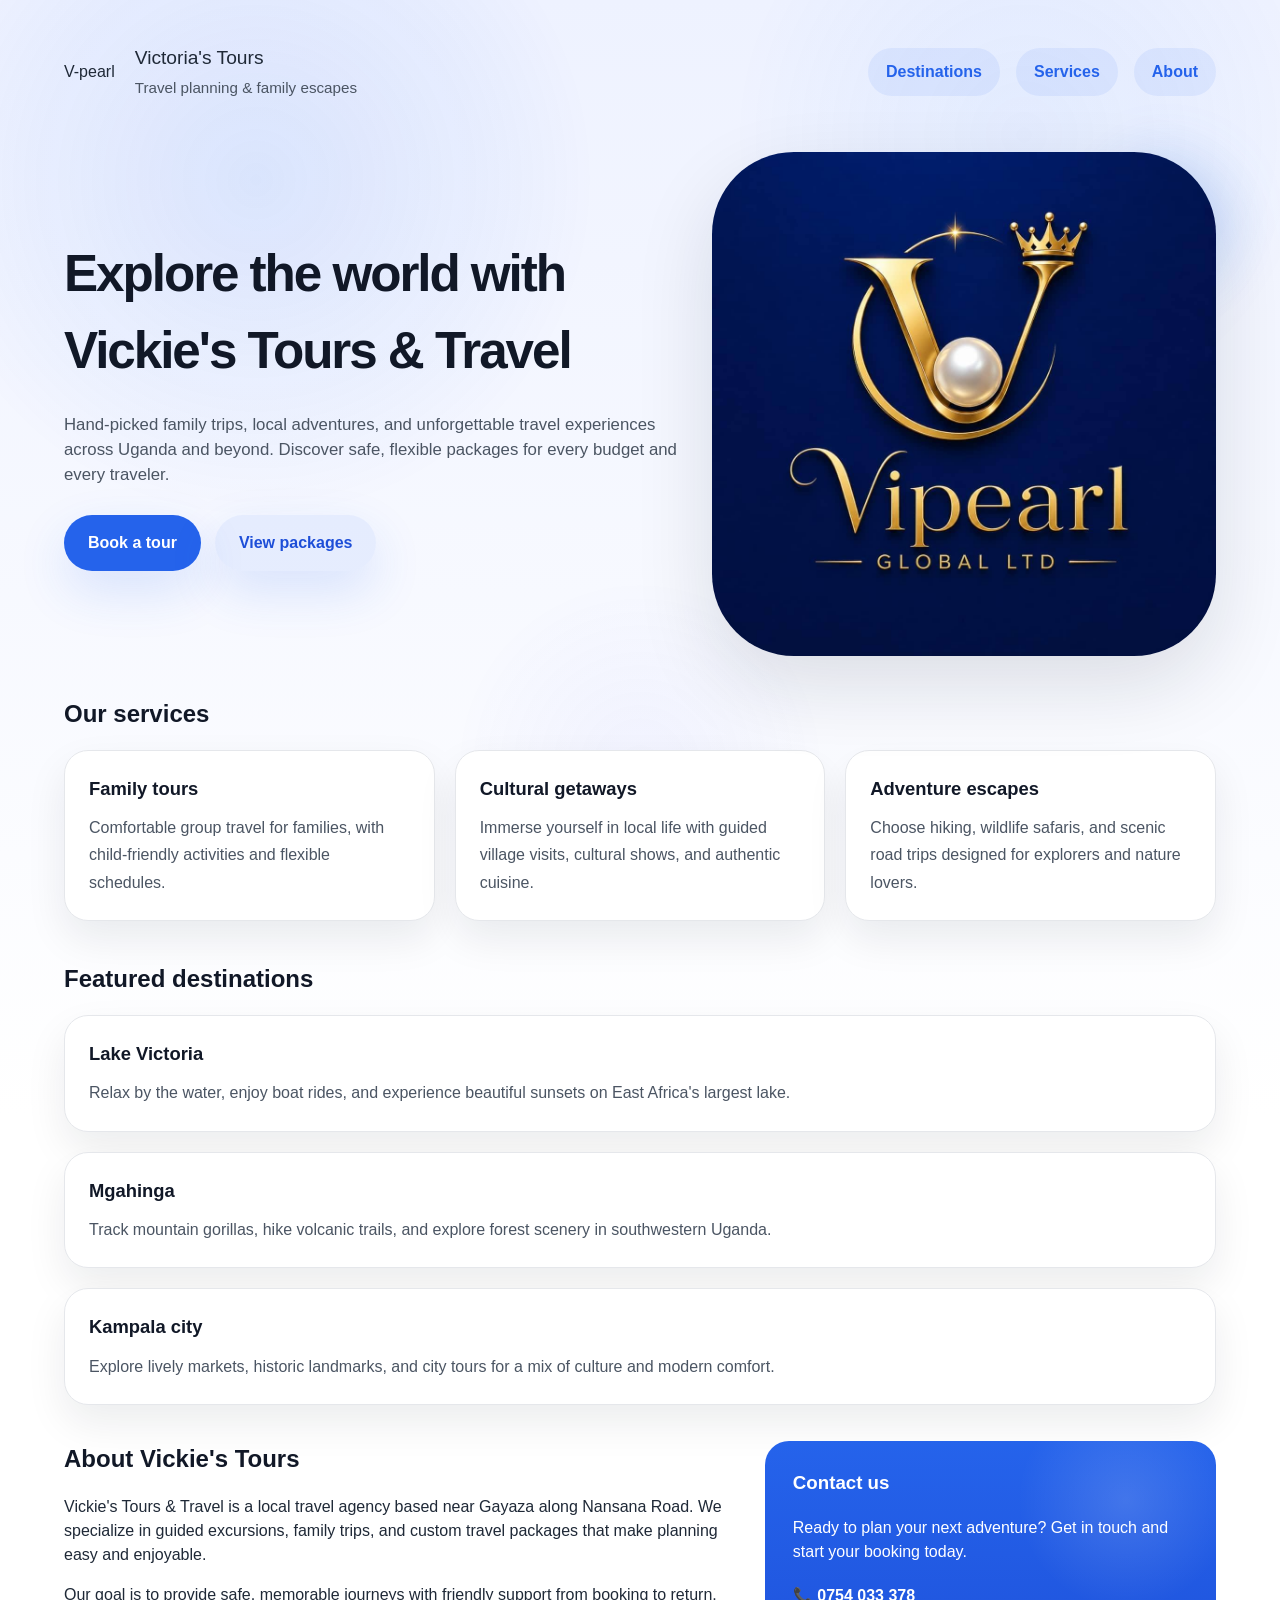
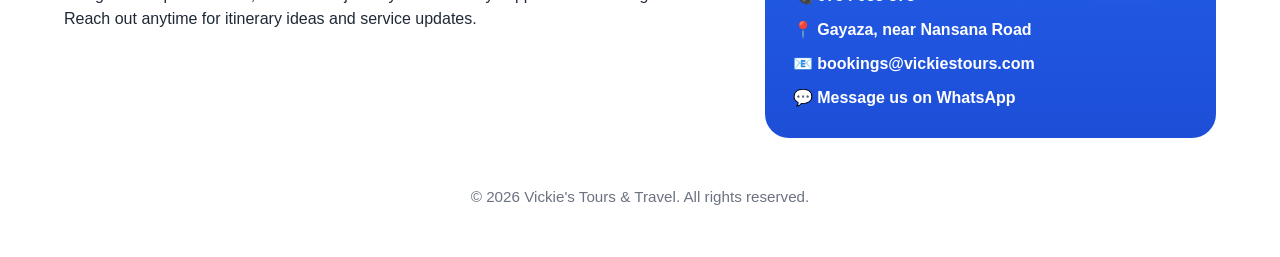
==== projects/vickey/index.html @ 3fa465b4 "Changed Victorias whatsapp number" ====
<!DOCTYPE html>
<html lang="en">
<head>
  <meta charset="UTF-8" />
  <meta name="viewport" content="width=device-width, initial-scale=1.0" />
  <title>V-pearl</title>

  <!-- Global page styles -->
<link rel="stylesheet" href="style sheet.css">
</head>
<body>
  <div class="page">
    <header class="site-header">
      <div class="brand">
        <div class="brand-logo">V-pearl</div>
        <div>
          <p class="brand-title">Victoria's Tours</p>
          <p class="brand-subtitle">Travel planning & family escapes</p>
        </div>
      </div>

      <nav class="nav-links" aria-label="Primary navigation">
        <a href="#destinations">Destinations</a>
        <a href="#services">Services</a>
        <a href="#about">About</a>
      </nav>
    </header>

    <section class="hero">
      <div class="hero-copy">
        <h1>Explore the world with Vickie's Tours & Travel</h1>
        <p>Hand-picked family trips, local adventures, and unforgettable travel experiences across Uganda and beyond. Discover safe, flexible packages for every budget and every traveler.</p>

        <div class="hero-actions">
          <a class="button-primary" href="#contact">Book a tour</a>
          <a class="button-secondary" href="#destinations">View packages</a>
        </div>
      </div>

      <div class="hero-image">
        <img src="Vicky logo. (VP).jpeg" alt="Beautiful travel destination" />
      </div>
    </section>

    <section id="services" style="margin-top: 40px;">
      <h2 class="section-title">Our services</h2>
      <div class="feature-grid">
        <article class="feature-card">
          <h3>Family tours</h3>
          <p>Comfortable group travel for families, with child-friendly activities and flexible schedules.</p>
        </article>
        <article class="feature-card">
          <h3>Cultural getaways</h3>
          <p>Immerse yourself in local life with guided village visits, cultural shows, and authentic cuisine.</p>
        </article>
        <article class="feature-card">
          <h3>Adventure escapes</h3>
          <p>Choose hiking, wildlife safaris, and scenic road trips designed for explorers and nature lovers.</p>
        </article>
      </div>
    </section>

    <section id="destinations" style="margin-top: 40px;">
      <h2 class="section-title">Featured destinations</h2>
      <div class="cards-grid">
        <div class="info-card">
          <h3>Lake Victoria</h3>
          <p>Relax by the water, enjoy boat rides, and experience beautiful sunsets on East Africa's largest lake.</p>
        </div>
        <div class="info-card">
          <h3>Mgahinga</h3>
          <p>Track mountain gorillas, hike volcanic trails, and explore forest scenery in southwestern Uganda.</p>
        </div>
        <div class="info-card">
          <h3>Kampala city</h3>
          <p>Explore lively markets, historic landmarks, and city tours for a mix of culture and modern comfort.</p>
        </div>
      </div>
    </section>

    <section id="about" class="info-section">
      <div>
        <h2 class="section-title">About Vickie's Tours</h2>
        <p>Vickie's Tours & Travel is a local travel agency based near Gayaza along Nansana Road. We specialize in guided excursions, family trips, and custom travel packages that make planning easy and enjoyable.</p>
        <p>Our goal is to provide safe, memorable journeys with friendly support from booking to return. Reach out anytime for itinerary ideas and service updates.</p>
      </div>

      <aside id="contact" class="contact-card">
        <h3>Contact us</h3>
        <p>Ready to plan your next adventure? Get in touch and start your booking today.</p>
        <div class="contact-details">
          <a href="tel:+256754033378">📞 0754 033 378</a>
          <a href="https://www.google.com/maps/search/?api=1&query=Gayaza%2C%20Uganda" target="_blank" rel="noreferrer">📍 Gayaza, near Nansana Road</a>
          <a href="mailto:bookings@vickiestours.com">📧 bookings@vickiestours.com</a>
          <a href="https://wa.me/256754033378" target="_blank" rel="noreferrer">💬 Message us on WhatsApp</a>
        </div>
      </aside>
    </section>

    <footer class="footer">
      © 2026 Vickie's Tours & Travel. All rights reserved.
    </footer>
  </div>
</body>
</html>
---- projects/vickey/style sheet.css ----
:root {
      color-scheme: light;
      font-family: "Segoe UI", Tahoma, Geneva, Verdana, sans-serif;
      line-height: 1.5;
      color: #1f2937;
      background: #f8fafc;
      --accent: #2563eb;
      --accent-soft: #dbeafe;
      --card-shadow: 0 18px 40px rgba(15, 23, 42, 0.08);
      --button-shadow: 0 20px 50px rgba(37, 99, 235, 0.15);
    }

    * {
      box-sizing: border-box;
    }

    body {
      margin: 0;
      min-height: 100vh;
      background: linear-gradient(180deg, #eef2ff 0%, #ffffff 60%);
      overflow-x: hidden;
    }

    body::before {
      content: "";
      position: fixed;
      inset: 0;
      background: radial-gradient(circle at 20% 20%, rgba(37, 99, 235, 0.12), transparent 28%),
                  radial-gradient(circle at 80% 15%, rgba(59, 130, 246, 0.08), transparent 24%),
                  radial-gradient(circle at 50% 85%, rgba(99, 102, 241, 0.06), transparent 20%);
      pointer-events: none;
      opacity: 0.92;
    }

    a {
      color: inherit;
      text-decoration: none;
    }

    img {
      max-width: 100%;
      display: block;
    }

    .page {
      width: min(1200px, 100%);
      margin: 0 auto;
      padding: 24px;
      position: relative;
      z-index: 1;
    }

    header.site-header {
      display: flex;
      align-items: center;
      justify-content: space-between;
      gap: 24px;
      padding: 20px 0;
      position: relative;
    }

    .brand {
      display: flex;
      align-items: center;
      gap: 20px;
    }

   

    .brand-title {
      margin: 0;
      font-size: 1.2rem;
    }

    .brand-subtitle {
      margin: 4px 0 0;
      font-size: 0.95rem;
      color: #4b5563;
    }

    .nav-links {
      display: flex;
      gap: 16px;
      flex-wrap: wrap;
      justify-content: flex-end;
    }

    .nav-links a {
      padding: 12px 18px;
      border-radius: 999px;
      background: rgba(37, 99, 235, 0.08);
      color: var(--accent);
      font-weight: 600;
      transition: transform 0.2s ease, background-color 0.2s ease;
    }

    .nav-links a:hover {
      transform: translateY(-2px);
      background: rgba(37, 99, 235, 0.16);
    }

    .hero {
      display: grid;
      grid-template-columns: minmax(0, 1.1fr) minmax(280px, 0.9fr);
      gap: 32px;
      align-items: center;
      margin-top: 32px;
      position: relative;
    }

    .hero::before {
      content: "";
      position: absolute;
      top: -40px;
      right: -60px;
      width: 220px;
      height: 220px;
      background: radial-gradient(circle, rgba(59, 130, 246, 0.35), transparent 55%);
      filter: blur(24px);
      animation: drift 12s ease-in-out infinite;
      z-index: 0;
    }

    .hero-copy {
      position: relative;
      z-index: 1;
    }

    .hero-copy h1 {
      margin: 0;
      font-size: clamp(2.5rem, 4vw, 4.25rem);
      letter-spacing: -0.04em;
      color: #111827;
    }

    .hero-copy p {
      margin: 22px 0 0;
      max-width: 620px;
      color: #4b5563;
      font-size: 1.05rem;
    }

    .hero-actions {
      margin-top: 28px;
      display: flex;
      flex-wrap: wrap;
      gap: 14px;
    }

    .button-primary,
    .button-secondary {
      border: none;
      border-radius: 999px;
      padding: 16px 24px;
      font-size: 1rem;
      font-weight: 700;
      cursor: pointer;
      display: inline-flex;
      align-items: center;
      justify-content: center;
      transition: transform 0.2s ease, box-shadow 0.2s ease, background-color 0.2s ease;
      box-shadow: var(--button-shadow);
    }

    .button-primary:focus-visible,
    .button-secondary:focus-visible,
    .nav-links a:focus-visible,
    .contact-details a:focus-visible {
      outline: 3px solid #f59e0b;
      outline-offset: 3px;
    }

    .button-primary:hover,
    .button-secondary:hover {
      transform: translateY(-2px);
    }

    .button-primary {
      background: var(--accent);
      color: #fff;
    }

    .button-secondary {
      background: rgba(37, 99, 235, 0.08);
      color: #1d4ed8;
    }

    .hero-image {
      border-radius: 82px;
      overflow: hidden;
      box-shadow: 0 30px 80px rgba(15, 23, 42, 0.12);
      position: relative;
      z-index: 1;
    }

    .hero-image img {
      width: 100%;
      height: auto;
      display: block;
      animation: float 5s ease-in-out infinite;
      transition: transform 0.4s ease;
    }

    .hero-image:hover img {
      transform: scale(1.02) translateY(-6px);
    }

    .section-title {
      margin: 0 0 18px;
      font-size: 1.5rem;
      color: #111827;
    }

    .feature-grid,
    .cards-grid {
      display: grid;
      gap: 20px;
    }

    .feature-grid {
      grid-template-columns: repeat(3, minmax(0, 1fr));
    }

    .feature-card,
    .info-card {
      padding: 24px;
      border-radius: 24px;
      background: #ffffff;
      border: 1px solid #e5e7eb;
      box-shadow: var(--card-shadow);
      transition: transform 0.25s ease, box-shadow 0.25s ease, border-color 0.25s ease;
    }

    .feature-card:hover,
    .info-card:hover {
      transform: translateY(-8px);
      box-shadow: 0 26px 60px rgba(15, 23, 42, 0.16);
      border-color: rgba(37, 99, 235, 0.16);
    }

    .feature-card h3,
    .info-card h3 {
      margin: 0 0 12px;
      font-size: 1.15rem;
      color: #111827;
    }

    .feature-card p,
    .info-card p {
      margin: 0;
      color: #4b5563;
      line-height: 1.7;
    }

    .info-section {
      display: grid;
      grid-template-columns: 1.2fr 0.8fr;
      gap: 24px;
      margin-top: 36px;
    }

    .contact-card {
      background: linear-gradient(180deg, #2563eb 0%, #1d4ed8 100%);
      color: #fff;
      padding: 28px;
      border-radius: 24px;
      position: relative;
      overflow: hidden;
    }

    .contact-card::before {
      content: "";
      position: absolute;
      inset: 0;
      background: radial-gradient(circle at 80% 20%, rgba(255, 255, 255, 0.2), transparent 25%);
      opacity: 0.7;
      pointer-events: none;
    }

    .contact-card h3 {
      margin-top: 0;
      position: relative;
      z-index: 1;
    }

    .contact-card p,
    .contact-details {
      position: relative;
      z-index: 1;
    }

    .contact-details {
      margin: 20px 0 0;
      display: grid;
      gap: 10px;
    }

    .contact-details span {
      display: inline-flex;
      gap: 10px;
      align-items: center;
      font-weight: 600;
    }

    .contact-details a {
      display: inline-flex;
      gap: 10px;
      align-items: center;
      font-weight: 600;
    }

    .contact-details a:hover {
      text-decoration: underline;
    }

    .footer {
      margin: 48px 0 24px;
      text-align: center;
      color: #6b7280;
      font-size: 0.95rem;
    }

    @media (max-width: 860px) {
      header.site-header,
      .hero,
      .info-section {
        grid-template-columns: 1fr;
      }

      .nav-links {
        justify-content: center;
      }
    }

    @media (max-width: 680px) {
      .feature-grid {
        grid-template-columns: 1fr;
      }

      .hero-copy h1 {
        font-size: 2.5rem;
      }

      .hero-actions {
        flex-direction: column;
        align-items: stretch;
      }
    }

    @keyframes float {
      0%, 100% { transform: translateY(0); }
      50% { transform: translateY(-14px); }
    }

    @keyframes drift {
      0%, 100% { transform: translate(0, 0); }
      50% { transform: translate(-18px, 18px); }
    }
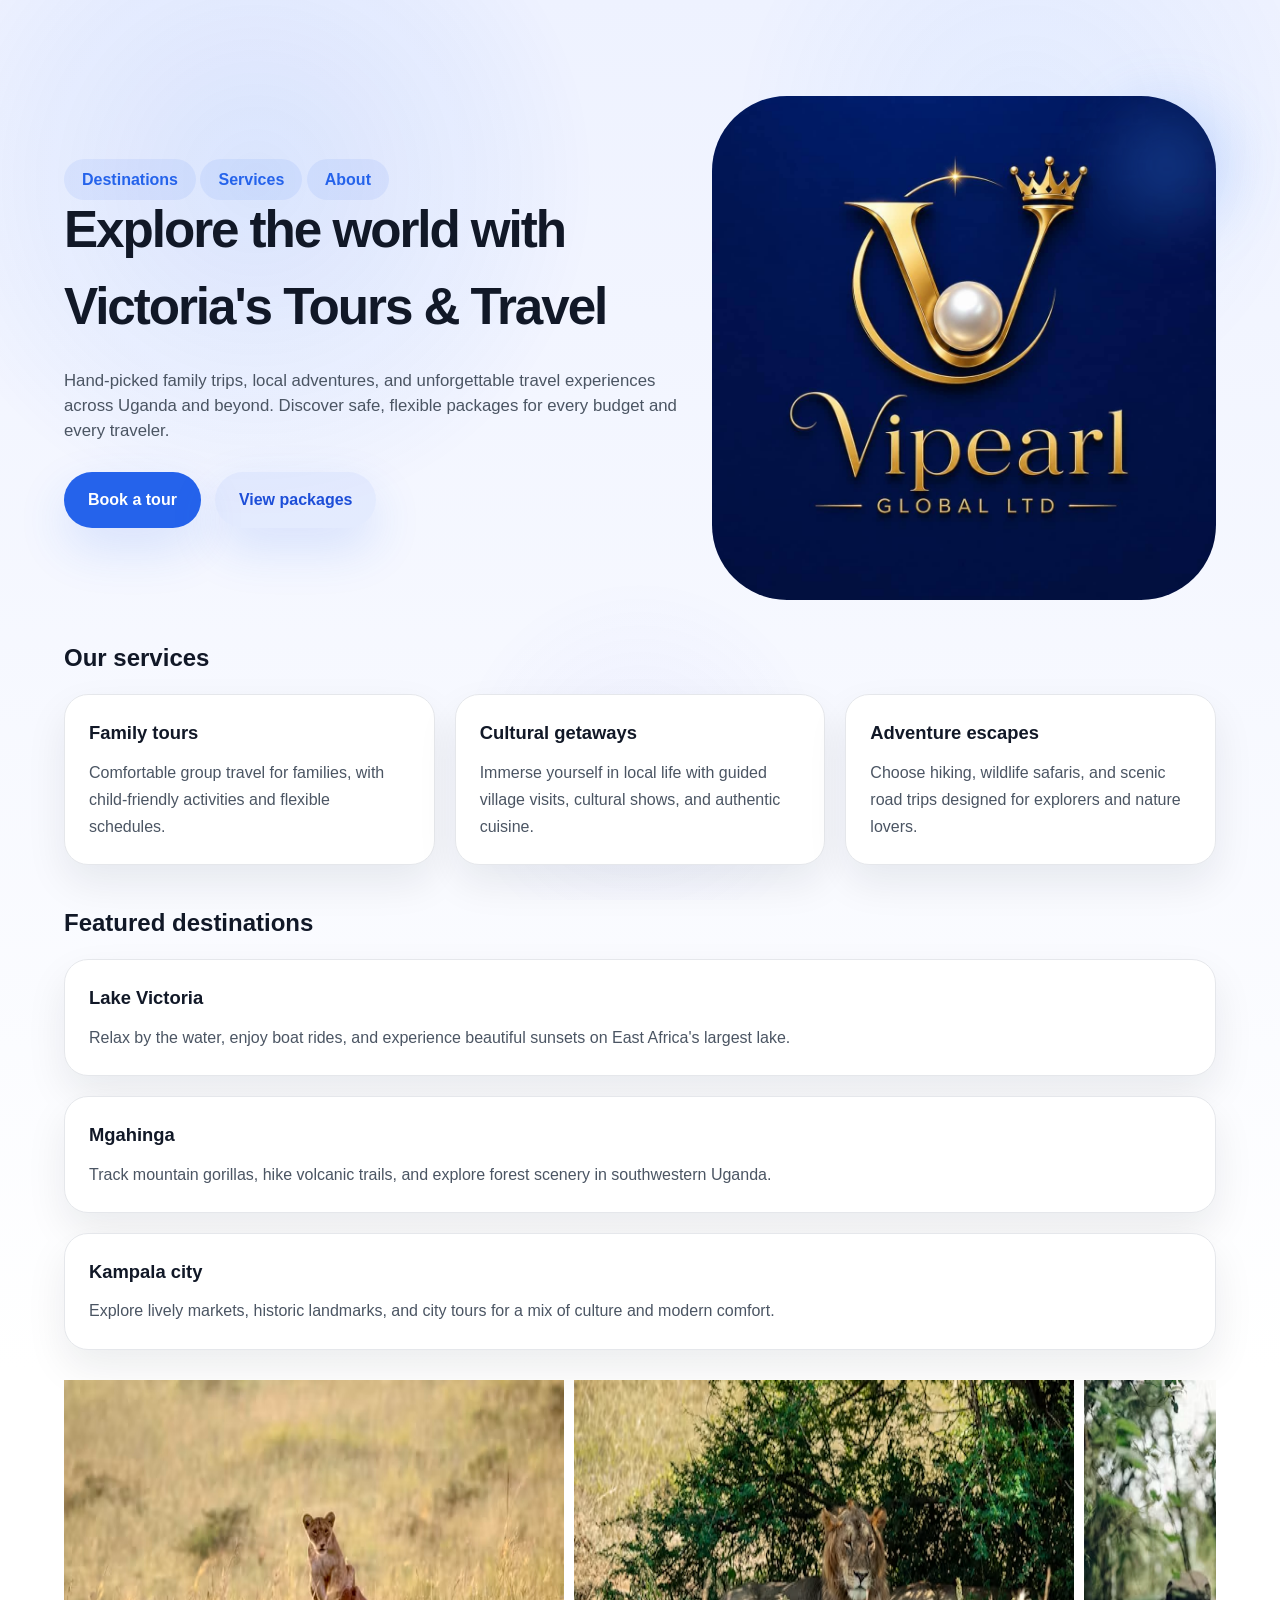
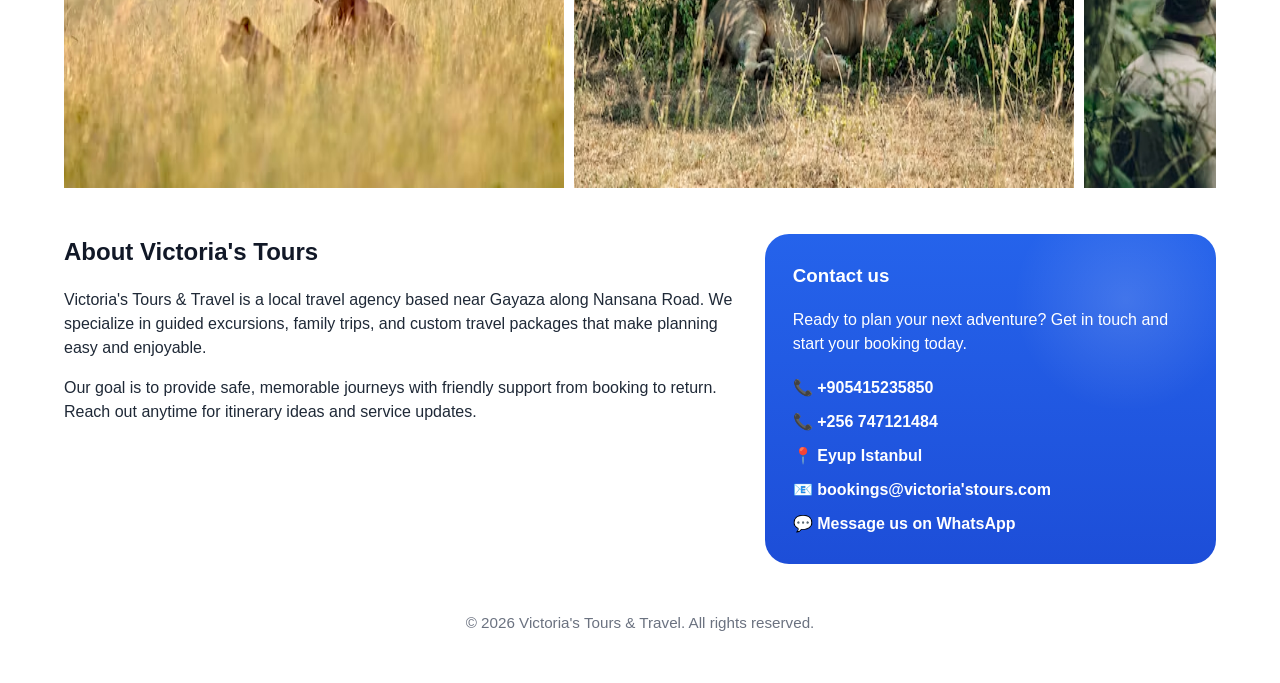
==== commit c9baac07: "Added images and changed the contact information" ====
--- a/projects/vickey/index.html
+++ b/projects/vickey/index.html
@@ -11,24 +11,16 @@
 <body>
   <div class="page">
     <header class="site-header">
-      <div class="brand">
-        <div class="brand-logo">V-pearl</div>
-        <div>
-          <p class="brand-title">Victoria's Tours</p>
-          <p class="brand-subtitle">Travel planning & family escapes</p>
-        </div>
-      </div>
+    </header>
 
-      <nav class="nav-links" aria-label="Primary navigation">
+    <section class="hero">
+          <div class="hero-copy">
+     <nav class="nav-links" aria-label="Primary navigation">
         <a href="#destinations">Destinations</a>
         <a href="#services">Services</a>
         <a href="#about">About</a>
       </nav>
-    </header>
-
-    <section class="hero">
-      <div class="hero-copy">
-        <h1>Explore the world with Vickie's Tours & Travel</h1>
+        <h1>Explore the world with Victoria's Tours & Travel</h1>
         <p>Hand-picked family trips, local adventures, and unforgettable travel experiences across Uganda and beyond. Discover safe, flexible packages for every budget and every traveler.</p>
 
         <div class="hero-actions">
@@ -75,13 +67,21 @@
           <h3>Kampala city</h3>
           <p>Explore lively markets, historic landmarks, and city tours for a mix of culture and modern comfort.</p>
         </div>
+        <div class="slideshow">
+          <img src="data/lion 1.avif" alt="Travel slideshow" />
+          <img src="data/lion 2.avif" alt="Travel slideshow" />
+          <img src="data/tourists.avif" alt="Travel slideshow" />
+          <img src="data/water falls...jpg" alt="Travel slideshow" />
+          <img src="data/water falls.jpg" alt="Travel slideshow" />
+          <img src="data/zebra 1.webp" alt="Travel slideshow" />
+        </div>
       </div>
     </section>
 
     <section id="about" class="info-section">
       <div>
-        <h2 class="section-title">About Vickie's Tours</h2>
-        <p>Vickie's Tours & Travel is a local travel agency based near Gayaza along Nansana Road. We specialize in guided excursions, family trips, and custom travel packages that make planning easy and enjoyable.</p>
+        <h2 class="section-title">About Victoria's Tours</h2>
+        <p>Victoria's Tours & Travel is a local travel agency based near Gayaza along Nansana Road. We specialize in guided excursions, family trips, and custom travel packages that make planning easy and enjoyable.</p>
         <p>Our goal is to provide safe, memorable journeys with friendly support from booking to return. Reach out anytime for itinerary ideas and service updates.</p>
       </div>
 
@@ -89,17 +89,19 @@
         <h3>Contact us</h3>
         <p>Ready to plan your next adventure? Get in touch and start your booking today.</p>
         <div class="contact-details">
-          <a href="tel:+256754033378">📞 0754 033 378</a>
-          <a href="https://www.google.com/maps/search/?api=1&query=Gayaza%2C%20Uganda" target="_blank" rel="noreferrer">📍 Gayaza, near Nansana Road</a>
-          <a href="mailto:bookings@vickiestours.com">📧 bookings@vickiestours.com</a>
-          <a href="https://wa.me/256754033378" target="_blank" rel="noreferrer">💬 Message us on WhatsApp</a>
+          <a href="tel:+905415235850">📞 +905415235850</a>
+          <a href="tel:+256747121484">📞 +256 747121484</a>
+          <a href="https://www.google.com/maps/search/?api=1&query=Eyup%20Istanbul" target="_blank" rel="noreferrer">📍 Eyup Istanbul</a>
+          <a href="mailto:bookings@victoria'stours.com">📧 bookings@victoria'stours.com</a>
+          <a href="https://wa.me/+90 5415235850" target="_blank" rel="noreferrer">💬 Message us on WhatsApp</a>
         </div>
       </aside>
     </section>
 
     <footer class="footer">
-      © 2026 Vickie's Tours & Travel. All rights reserved.
+      © 2026 Victoria's Tours & Travel. All rights reserved.
     </footer>
   </div>
+  <script src="script.js"></script> 
 </body>
 </html>
--- a/projects/vickey/style sheet.css
+++ b/projects/vickey/style sheet.css
@@ -63,7 +63,10 @@
       display: flex;
       align-items: center;
       gap: 20px;
-    }
+      padding: 50px; 
+      color: var(--accent);
+      border-radius: 9px;
+       }
 
    
 
@@ -77,15 +80,7 @@
       font-size: 0.95rem;
       color: #4b5563;
     }
-
-    .nav-links {
-      display: flex;
-      gap: 16px;
-      flex-wrap: wrap;
-      justify-content: flex-end;
-    }
-
-    .nav-links a {
+      .nav-links a {
       padding: 12px 18px;
       border-radius: 999px;
       background: rgba(37, 99, 235, 0.08);
@@ -93,9 +88,8 @@
       font-weight: 600;
       transition: transform 0.2s ease, background-color 0.2s ease;
     }
-
     .nav-links a:hover {
-      transform: translateY(-2px);
+      transform: translateY(-4px);
       background: rgba(37, 99, 235, 0.16);
     }
 
@@ -186,11 +180,9 @@
     }
 
     .hero-image {
-      border-radius: 82px;
+      border-radius: 75px;
       overflow: hidden;
-      box-shadow: 0 30px 80px rgba(15, 23, 42, 0.12);
-      position: relative;
-      z-index: 1;
+     
     }
 
     .hero-image img {
@@ -356,4 +348,10 @@
       0%, 100% { transform: translate(0, 0); }
       50% { transform: translate(-18px, 18px); }
     }
+    .slideshow {
+      display: flex;
+      overflow-x: auto;
+      gap: 10px;
+      padding: 10px 0;
+    }
     
